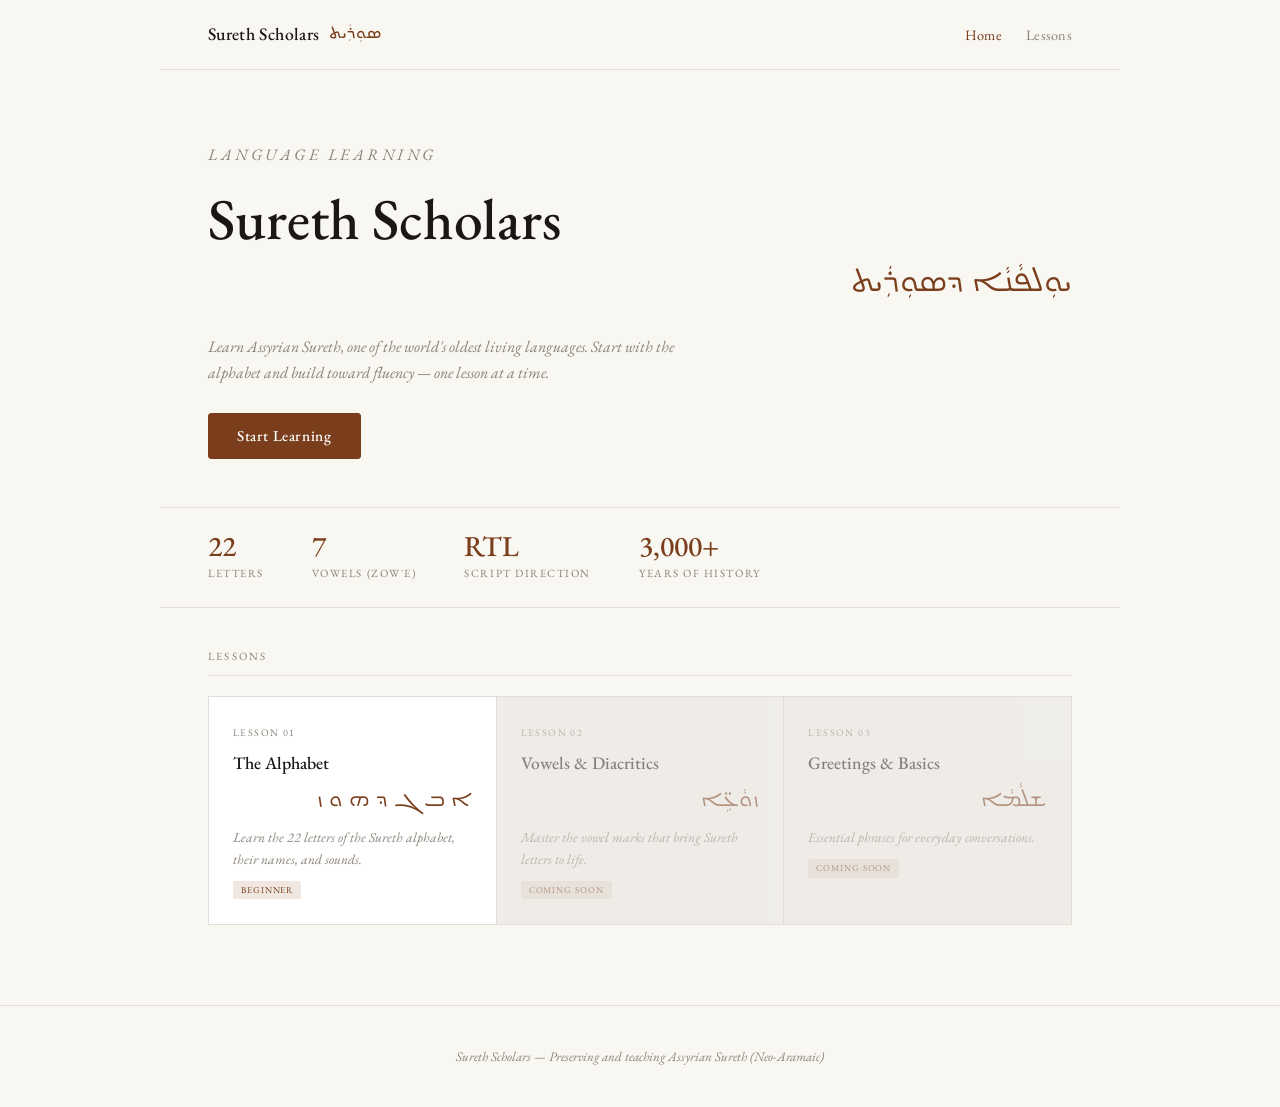
==== index.html @ 3bf70c5a "Add site structure with landing page and alphabet lesson Landing page with hero, stats bar, and less" ====
<!DOCTYPE html>
<html lang="en">
<head>
  <meta charset="UTF-8">
  <meta name="viewport" content="width=device-width, initial-scale=1.0">
  <title>Sureth Scholars — Learn Assyrian Sureth</title>
  <meta name="description" content="Preserving and teaching Assyrian Sureth (Neo-Aramaic) through interactive lessons, from alphabet to fluency.">
  <link rel="stylesheet" href="css/style.css">
</head>
<body>

  <nav class="nav">
    <a href="index.html" class="nav-brand">
      Sureth Scholars
      <span class="syriac">ܣܘܼܪܲܝܬ</span>
    </a>
    <button class="nav-toggle" aria-label="Toggle navigation">&#9776;</button>
    <ul class="nav-links">
      <li><a href="index.html" class="active">Home</a></li>
      <li><a href="lessons/01-alphabet.html">Lessons</a></li>
    </ul>
  </nav>

  <section class="hero">
    <p class="eyebrow">Language Learning</p>
    <h1>Sureth Scholars</h1>
    <span class="syriac-title">ܝܘܼܠܦܵܢܵܐ ܕܣܘܼܪܲܝܬ</span>
    <p>Learn Assyrian Sureth, one of the world's oldest living languages. Start with the alphabet and build toward fluency — one lesson at a time.</p>
    <a href="lessons/01-alphabet.html" class="btn">Start Learning</a>
  </section>

  <div class="stats">
    <div class="stat-item"><span class="stat-num">22</span><span class="stat-label">Letters</span></div>
    <div class="stat-item"><span class="stat-num">7</span><span class="stat-label">Vowels (Zow'e)</span></div>
    <div class="stat-item"><span class="stat-num">RTL</span><span class="stat-label">Script Direction</span></div>
    <div class="stat-item"><span class="stat-num">3,000+</span><span class="stat-label">Years of History</span></div>
  </div>

  <section class="section">
    <p class="section-title">Lessons</p>
    <div class="lesson-grid">

      <a href="lessons/01-alphabet.html" class="lesson-card">
        <div class="number">Lesson 01</div>
        <h3>The Alphabet</h3>
        <div class="syriac-preview">ܐ ܒ ܓ ܕ ܗ ܘ ܙ</div>
        <p>Learn the 22 letters of the Sureth alphabet, their names, and sounds.</p>
        <span class="tag">Beginner</span>
      </a>

      <div class="lesson-card coming-soon">
        <div class="number">Lesson 02</div>
        <h3>Vowels &amp; Diacritics</h3>
        <div class="syriac-preview">ܙܘܵܥܹ̈ܐ</div>
        <p>Master the vowel marks that bring Sureth letters to life.</p>
        <span class="tag">Coming Soon</span>
      </div>

      <div class="lesson-card coming-soon">
        <div class="number">Lesson 03</div>
        <h3>Greetings &amp; Basics</h3>
        <div class="syriac-preview">ܫܠܵܡܵܐ</div>
        <p>Essential phrases for everyday conversations.</p>
        <span class="tag">Coming Soon</span>
      </div>

    </div>
  </section>

  <footer class="footer">
    Sureth Scholars &mdash; Preserving and teaching Assyrian Sureth (Neo-Aramaic)
  </footer>

  <script src="js/main.js"></script>
</body>
</html>
---- css/style.css ----
@import url('https://fonts.googleapis.com/css2?family=EB+Garamond:ital,wght@0,400;0,500;0,600;1,400&family=Noto+Sans+Syriac&display=swap');

*, *::before, *::after {
  box-sizing: border-box;
  margin: 0;
  padding: 0;
}

:root {
  --bg: #f9f7f2;
  --surface: #ffffff;
  --border: #e2ddd6;
  --text: #1a1714;
  --muted: #8a8278;
  --accent: #7a3e1c;
  --accent-light: #f0e8e0;
  --script: #2a1f14;
  --font-syriac: 'Noto Sans Syriac', serif;
  --font-body: 'EB Garamond', Georgia, serif;
}

html { scroll-behavior: smooth; }

body {
  background: var(--bg);
  color: var(--text);
  font-family: var(--font-body);
  font-size: 18px;
  line-height: 1.6;
  min-height: 100vh;
}

a {
  color: var(--accent);
  text-decoration: none;
  transition: color 0.18s;
}

a:hover {
  color: var(--text);
}

/* --- Navigation --- */
.nav {
  max-width: 960px;
  margin: 0 auto;
  padding: 20px 48px;
  display: flex;
  align-items: center;
  justify-content: space-between;
  border-bottom: 1px solid var(--border);
}

.nav-brand {
  font-size: 1.1rem;
  font-weight: 500;
  color: var(--text);
  display: flex;
  align-items: center;
  gap: 10px;
  letter-spacing: 0.02em;
}

.nav-brand .syriac {
  font-family: var(--font-syriac);
  font-size: 1rem;
  color: var(--accent);
  direction: rtl;
}

.nav-links {
  display: flex;
  gap: 24px;
  list-style: none;
}

.nav-links a {
  font-size: 0.9rem;
  color: var(--muted);
  transition: color 0.18s;
  letter-spacing: 0.02em;
}

.nav-links a:hover,
.nav-links a.active {
  color: var(--accent);
}

.nav-toggle {
  display: none;
  background: none;
  border: none;
  color: var(--text);
  font-size: 1.3rem;
  cursor: pointer;
}

/* --- Eyebrow label --- */
.eyebrow {
  font-size: 11px;
  letter-spacing: 0.22em;
  text-transform: uppercase;
  color: var(--muted);
  margin-bottom: 20px;
}

/* --- Hero / Header --- */
.hero {
  max-width: 960px;
  margin: 0 auto;
  padding: 72px 48px 48px;
  border-bottom: 1px solid var(--border);
}

.hero h1 {
  font-size: clamp(2rem, 5vw, 3.6rem);
  font-weight: 500;
  line-height: 1.1;
  color: var(--text);
  margin-bottom: 8px;
}

.hero .syriac-title {
  font-family: var(--font-syriac);
  font-size: clamp(1.4rem, 3vw, 2rem);
  color: var(--accent);
  direction: rtl;
  display: block;
  margin-bottom: 24px;
}

.hero p {
  font-size: 1rem;
  color: var(--muted);
  max-width: 520px;
  font-style: italic;
}

/* --- CTA Button --- */
.btn {
  display: inline-block;
  background: var(--accent);
  color: white;
  font-family: var(--font-body);
  font-weight: 500;
  font-size: 0.95rem;
  padding: 10px 28px;
  border-radius: 3px;
  border: 1px solid var(--accent);
  margin-top: 28px;
  transition: background 0.18s, color 0.18s;
  letter-spacing: 0.04em;
}

.btn:hover {
  background: var(--text);
  border-color: var(--text);
  color: white;
}

/* --- Stats bar --- */
.stats {
  max-width: 960px;
  margin: 0 auto;
  padding: 24px 48px;
  display: flex;
  gap: 48px;
  border-bottom: 1px solid var(--border);
}

.stat-item {
  display: flex;
  flex-direction: column;
}

.stat-num {
  font-size: 1.8rem;
  font-weight: 500;
  color: var(--accent);
  line-height: 1;
}

.stat-label {
  font-size: 11px;
  letter-spacing: 0.14em;
  text-transform: uppercase;
  color: var(--muted);
  margin-top: 4px;
}

/* --- Section --- */
.section {
  max-width: 960px;
  margin: 0 auto;
  padding: 40px 48px 80px;
}

.section-title {
  font-size: 11px;
  letter-spacing: 0.2em;
  text-transform: uppercase;
  color: var(--muted);
  margin-bottom: 20px;
  padding-bottom: 10px;
  border-bottom: 1px solid var(--border);
}

/* --- Lesson Cards (home page) --- */
.lesson-grid {
  display: grid;
  grid-template-columns: repeat(auto-fill, minmax(260px, 1fr));
  gap: 1px;
  background: var(--border);
  border: 1px solid var(--border);
}

.lesson-card {
  background: var(--surface);
  padding: 28px 24px 22px;
  transition: background 0.15s;
  display: block;
  color: var(--text);
}

.lesson-card:hover {
  background: var(--accent-light);
  color: var(--text);
}

.lesson-card .number {
  font-size: 10px;
  letter-spacing: 0.14em;
  text-transform: uppercase;
  color: var(--muted);
  margin-bottom: 8px;
}

.lesson-card h3 {
  font-size: 1.1rem;
  font-weight: 500;
  margin-bottom: 6px;
}

.lesson-card .syriac-preview {
  font-family: var(--font-syriac);
  font-size: 1.4rem;
  color: var(--accent);
  direction: rtl;
  margin-bottom: 8px;
}

.lesson-card p {
  font-size: 0.85rem;
  color: var(--muted);
  font-style: italic;
}

.lesson-card .tag {
  display: inline-block;
  font-size: 9px;
  letter-spacing: 0.1em;
  text-transform: uppercase;
  padding: 2px 8px;
  border-radius: 2px;
  background: var(--accent-light);
  color: var(--accent);
  margin-top: 10px;
}

.lesson-card.coming-soon {
  opacity: 0.45;
  pointer-events: none;
}

/* --- Footer --- */
.footer {
  text-align: center;
  padding: 40px;
  color: var(--muted);
  font-size: 0.82rem;
  font-style: italic;
  border-top: 1px solid var(--border);
}

/* --- Responsive --- */
@media (max-width: 640px) {
  .nav,
  .hero,
  .stats,
  .section {
    padding-left: 24px;
    padding-right: 24px;
  }

  .hero {
    padding-top: 48px;
  }

  .stats {
    flex-wrap: wrap;
    gap: 24px;
  }

  .nav-links {
    display: none;
    flex-direction: column;
    position: absolute;
    top: 60px;
    left: 0;
    right: 0;
    background: var(--bg);
    border-bottom: 1px solid var(--border);
    padding: 16px 24px;
    gap: 12px;
  }

  .nav-links.open {
    display: flex;
  }

  .nav-toggle {
    display: block;
  }

  .lesson-grid {
    grid-template-columns: 1fr;
  }
}
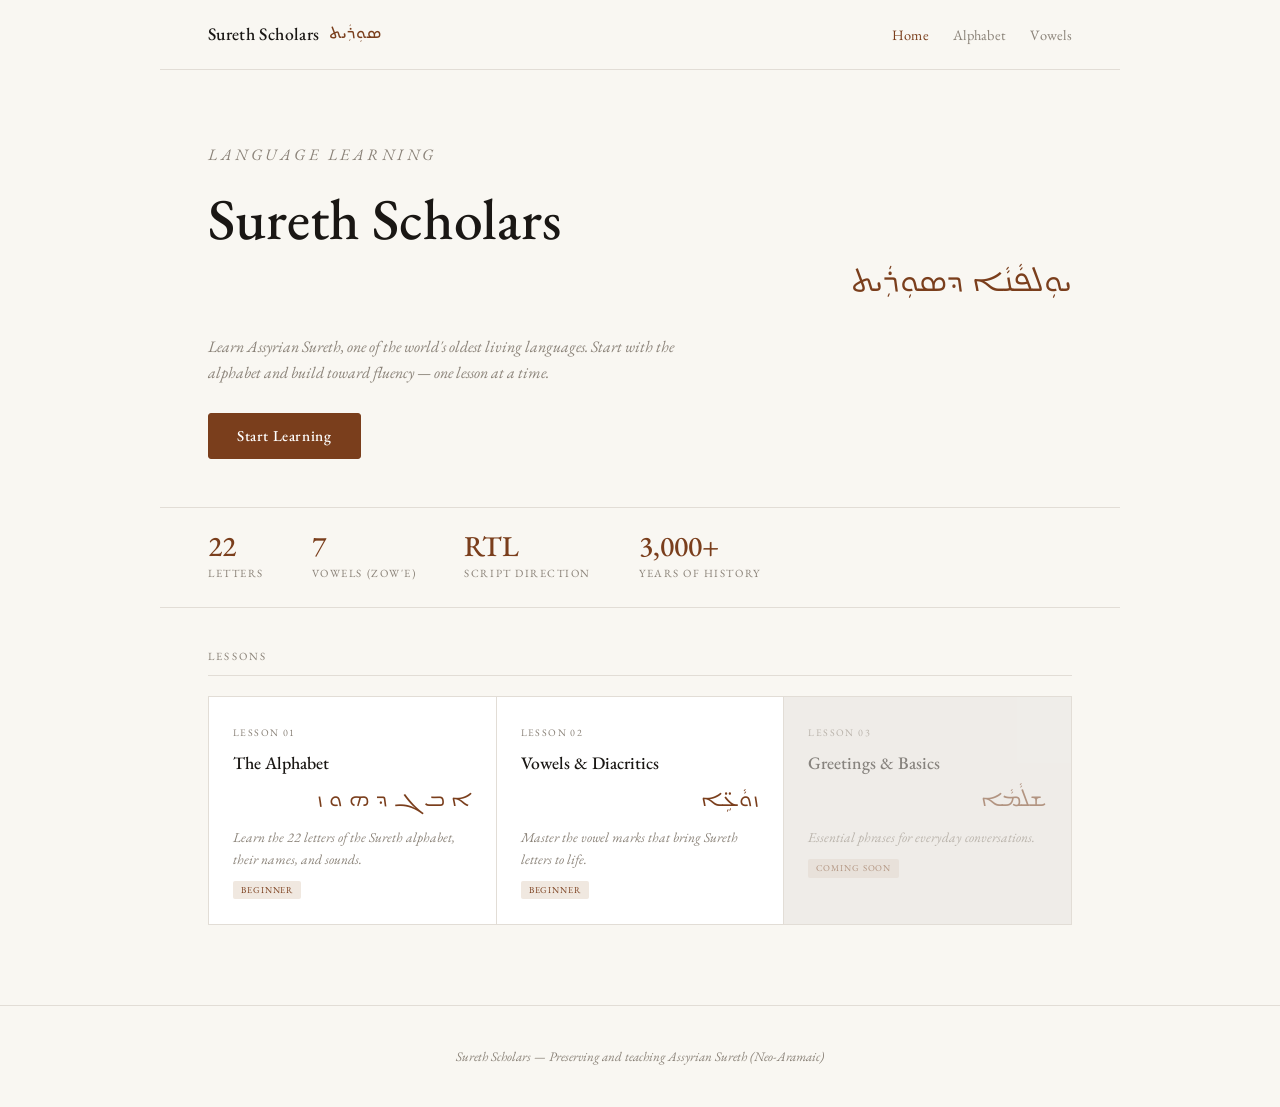
==== commit aad94fb8: "Add Lesson 2: Vowels & Diacritics (Zow'e) Covers all 7 vowel marks with detailed cards, consonant-vo" ====
--- a/index.html
+++ b/index.html
@@ -17,7 +17,8 @@
     <button class="nav-toggle" aria-label="Toggle navigation">&#9776;</button>
     <ul class="nav-links">
       <li><a href="index.html" class="active">Home</a></li>
-      <li><a href="lessons/01-alphabet.html">Lessons</a></li>
+      <li><a href="lessons/01-alphabet.html">Alphabet</a></li>
+      <li><a href="lessons/02-vowels.html">Vowels</a></li>
     </ul>
   </nav>
 
@@ -48,13 +49,13 @@
         <span class="tag">Beginner</span>
       </a>
 
-      <div class="lesson-card coming-soon">
+      <a href="lessons/02-vowels.html" class="lesson-card">
         <div class="number">Lesson 02</div>
         <h3>Vowels &amp; Diacritics</h3>
         <div class="syriac-preview">ܙܘܵܥܹ̈ܐ</div>
         <p>Master the vowel marks that bring Sureth letters to life.</p>
-        <span class="tag">Coming Soon</span>
-      </div>
+        <span class="tag">Beginner</span>
+      </a>
 
       <div class="lesson-card coming-soon">
         <div class="number">Lesson 03</div>
